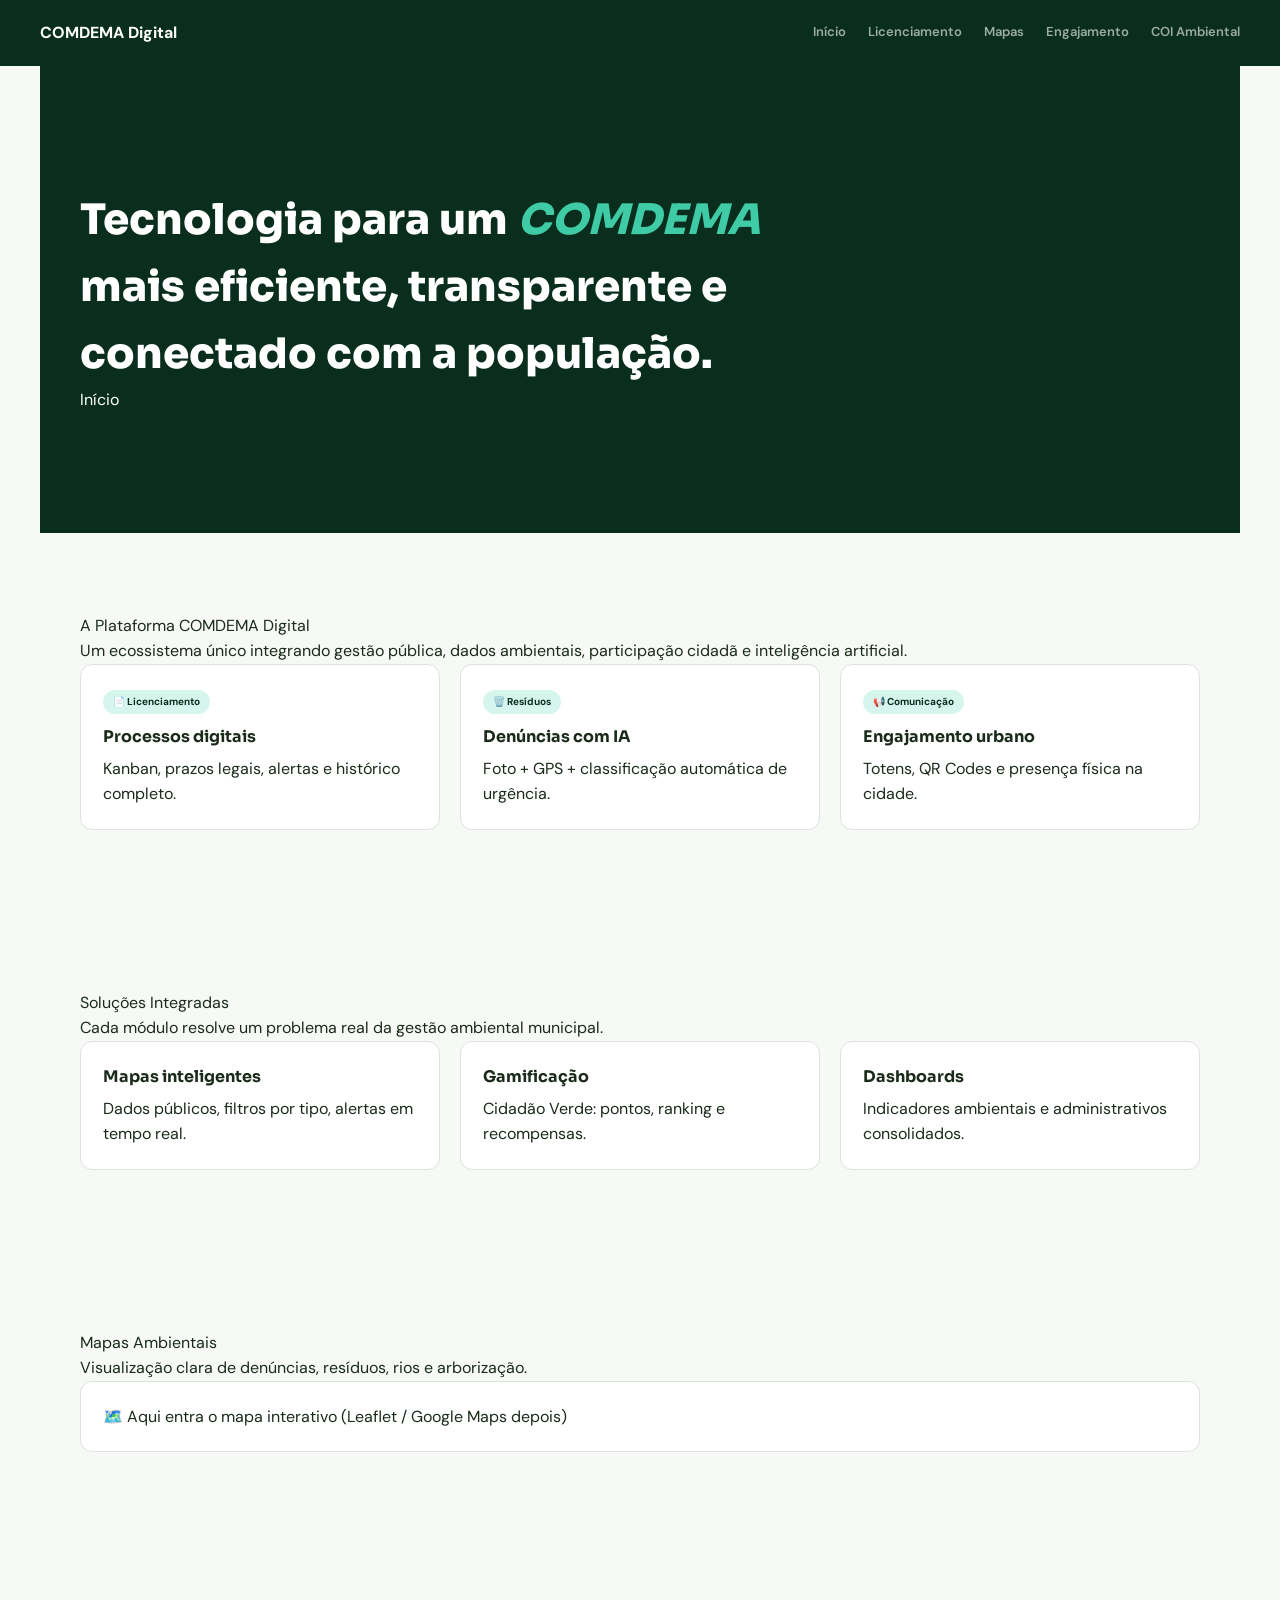
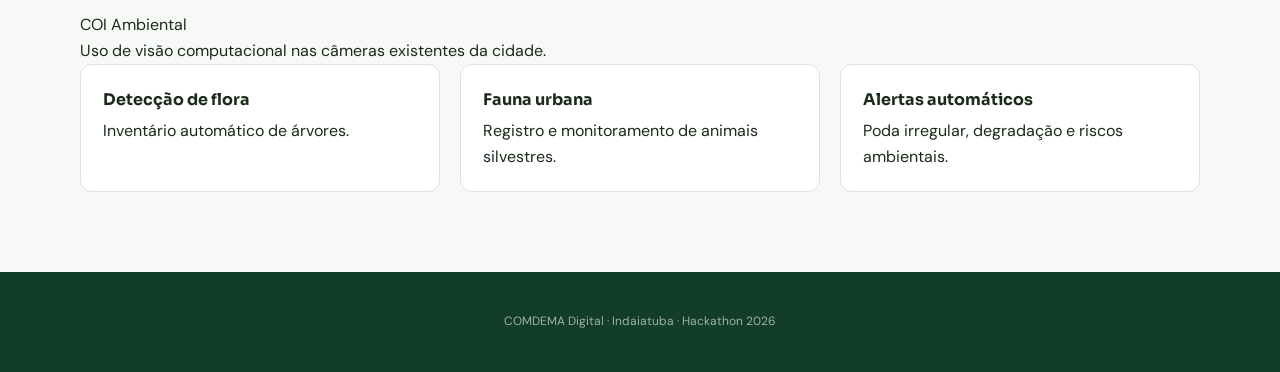
==== index.html @ aeb35be5 "segundo commit" ====
<!DOCTYPE html>
<html lang="pt-BR">
<head>
  <meta charset="UTF-8" />
  <meta name="viewport" content="width=device-width, initial-scale=1.0" />
  <title>COMDEMA Digital — Indaiatuba</title>

  <!-- Fonts -->
  <link href="https://fonts.googleapis.com/css2?family=Sora:wght@300;400;600;700;800&family=DM+Sans:wght@300;400;500&display=swap" rel="stylesheet">

  <!-- CSS -->
  <link rel="stylesheet" href="css/theme.css">
  <link rel="stylesheet" href="css/base.css">
  <link rel="stylesheet" href="css/components.css">
</head>

<body>

<!-- HEADER -->
<header>
  <strong>COMDEMA Digital</strong>
<nav>
  <a href="index.html">Início</a>
  <a href="licenciamento.html">Licenciamento</a>
  <a href="mapas.html">Mapas</a>
  <a href="engajamento.html">Engajamento</a>
  <a href="coi.html">COI Ambiental</a>
</nav>
</header>

<!-- HERO -->
<section class="hero">
  <h1>
    Tecnologia para um <em>COMDEMA</em> mais eficiente,
    transparente e conectado com a população.
  </h1>
  <a href="index.html" class="active">
    Início
  </a>
</section>

<!-- PLATAFORMA -->
<section id="plataforma">
  <div class="section-title">A Plataforma COMDEMA Digital</div>
  <div class="section-sub">
    Um ecossistema único integrando gestão pública, dados ambientais,
    participação cidadã e inteligência artificial.
  </div>

  <div class="grid-3">
    <div class="card">
      <span class="badge">📄 Licenciamento</span>
      <h3>Processos digitais</h3>
      <p>Kanban, prazos legais, alertas e histórico completo.</p>
    </div>
    <div class="card">
      <span class="badge">🗑️ Resíduos</span>
      <h3>Denúncias com IA</h3>
      <p>Foto + GPS + classificação automática de urgência.</p>
    </div>
    <div class="card">
      <span class="badge">📢 Comunicação</span>
      <h3>Engajamento urbano</h3>
      <p>Totens, QR Codes e presença física na cidade.</p>
    </div>
  </div>
</section>

<!-- SOLUÇÕES -->
<section id="solucoes">
  <div class="section-title">Soluções Integradas</div>
  <div class="section-sub">
    Cada módulo resolve um problema real da gestão ambiental municipal.
  </div>

  <div class="grid-3">
    <div class="card">
      <h3>Mapas inteligentes</h3>
      <p>Dados públicos, filtros por tipo, alertas em tempo real.</p>
    </div>
    <div class="card">
      <h3>Gamificação</h3>
      <p>Cidadão Verde: pontos, ranking e recompensas.</p>
    </div>
    <div class="card">
      <h3>Dashboards</h3>
      <p>Indicadores ambientais e administrativos consolidados.</p>
    </div>
  </div>
</section>

<!-- MAPAS -->
<section id="mapas">
  <div class="section-title">Mapas Ambientais</div>
  <div class="section-sub">
    Visualização clara de denúncias, resíduos, rios e arborização.
  </div>

  <div class="card">
    🗺️ Aqui entra o mapa interativo (Leaflet / Google Maps depois)
  </div>
</section>

<!-- COI -->
<section id="coi">
  <div class="section-title">COI Ambiental</div>
  <div class="section-sub">
    Uso de visão computacional nas câmeras existentes da cidade.
  </div>

  <div class="grid-3">
    <div class="card">
      <h3>Detecção de flora</h3>
      <p>Inventário automático de árvores.</p>
    </div>
    <div class="card">
      <h3>Fauna urbana</h3>
      <p>Registro e monitoramento de animais silvestres.</p>
    </div>
    <div class="card">
      <h3>Alertas automáticos</h3>
      <p>Poda irregular, degradação e riscos ambientais.</p>
    </div>
  </div>
</section>

<footer>
  COMDEMA Digital · Indaiatuba · Hackathon 2026
</footer>

<!-- JS -->
<script src="js/app.js"></script>

</body>
</html>
---- css/theme.css ----
:root {
  --forest:#0A2E1E;
  --forest-mid:#123D28;
  --forest-light:#1B5738;

  --mint:#3ECBA5;
  --mint-light:#7ADFC5;
  --mint-pale:#D6F5ED;

  --amber:#F5A623;
  --red:#E95B5B;
  --blue:#4A90D9;

  --white:#FFFFFF;
  --off-white:#F7F9F7;

  --gray-100:#EEF1EE;
  --gray-200:#DDE2DD;

  --text:#1A2B1A;
  --text-muted:#5A6B5A;
}
---- css/base.css ----
* {
  margin: 0;
  padding: 0;
  box-sizing: border-box;
}

html {
  scroll-behavior: smooth;
}

body {
  font-family: 'DM Sans', sans-serif;
  background: var(--off-white);
  color: var(--text);
  line-height: 1.6;
}

section {
  padding: 80px 40px;
  max-width: 1200px;
  margin: auto;
}

a {
  text-decoration: none;
  color: inherit;
}
---- css/components.css ----
/* HEADER */
header {
  background: var(--forest);
  color: white;
  padding: 20px 40px;
  display: flex;
  justify-content: space-between;
  align-items: center;
}

nav {
  display: flex;
  gap: 22px;
}

nav a {
  font-size: 13px;
  font-weight: 600;
  color: rgba(255,255,255,.6);
}

nav a:hover {
  color: var(--mint-light);
}

/* HERO */
.hero {
  background: var(--forest);
  color: white;
  padding: 120px 40px;
}

.hero h1 {
  font-family: 'Sora', sans-serif;
  font-size: 42px;
  font-weight: 800;
  max-width: 760px;
}

.hero em {
  color: var(--mint);
}

/* GRID */
.grid-3 {
  display: grid;
  grid-template-columns: repeat(auto-fit, minmax(260px, 1fr));
  gap: 20px;
}

/* CARD */
.card {
  background: white;
  border: 1px solid var(--gray-200);
  border-radius: 12px;
  padding: 22px;
}

.card h3 {
  font-family: 'Sora', sans-serif;
  font-size: 16px;
  margin-bottom: 6px;
}

/* BADGE */
.badge {
  display: inline-block;
  background: var(--mint-pale);
  color: var(--forest);
  font-size: 10px;
  font-weight: 700;
  padding: 4px 10px;
  border-radius: 20px;
  margin-bottom: 10px;
}

/* === KANBAN === */
.kanban {
  display: grid;
  grid-template-columns: repeat(auto-fit, minmax(220px, 1fr));
  gap: 16px;
  margin-top: 32px;
}

.kanban-col {
  background: var(--gray-100);
  border-radius: 12px;
  padding: 14px;
}

.kanban-col h4 {
  font-family: 'Sora', sans-serif;
  font-size: 13px;
  font-weight: 700;
  margin-bottom: 12px;
  color: var(--forest);
  text-transform: uppercase;
  letter-spacing: .05em;
}

.kanban-card {
  background: white;
  border: 1px solid var(--gray-200);
  border-radius: 10px;
  padding: 12px;
  margin-bottom: 10px;
}

.kanban-card strong {
  font-size: 13px;
  display: block;
  margin-bottom: 4px;
}

.kanban-meta {
  font-size: 11px;
  color: var(--muted);
}

nav a.active {
  color: var(--mint);
}

footer {
  background: var(--forest-mid);
  color: rgba(255,255,255,.6);
  padding: 40px;
  text-align: center;
  font-size: 12px;
}

.kanban-card.dragging {
  opacity: 0.4;
}

.kanban-col.drag-over {
  background: rgba(62,203,165,.18);
  border: 2px dashed var(--mint);
}

/* ===== MODAL ===== */
.modal {
  position: fixed;
  inset: 0;
  z-index: 999;
}

.modal.hidden {
  display: none;
}

.modal-overlay {
  position: absolute;
  inset: 0;
  background: rgba(0,0,0,.45);
}

.modal-content {
  position: relative;
  background: white;
  max-width: 480px;
  margin: 80px auto;
  padding: 24px;
  border-radius: 16px;
  z-index: 2;
}

.modal-content h3 {
  font-family: 'Sora', sans-serif;
  margin-bottom: 12px;
}

.modal-close {
  margin-top: 16px;
  background: var(--mint);
  color: var(--forest);
  border: none;
  padding: 10px 18px;
  border-radius: 8px;
  font-weight: 700;
  cursor: pointer;
}
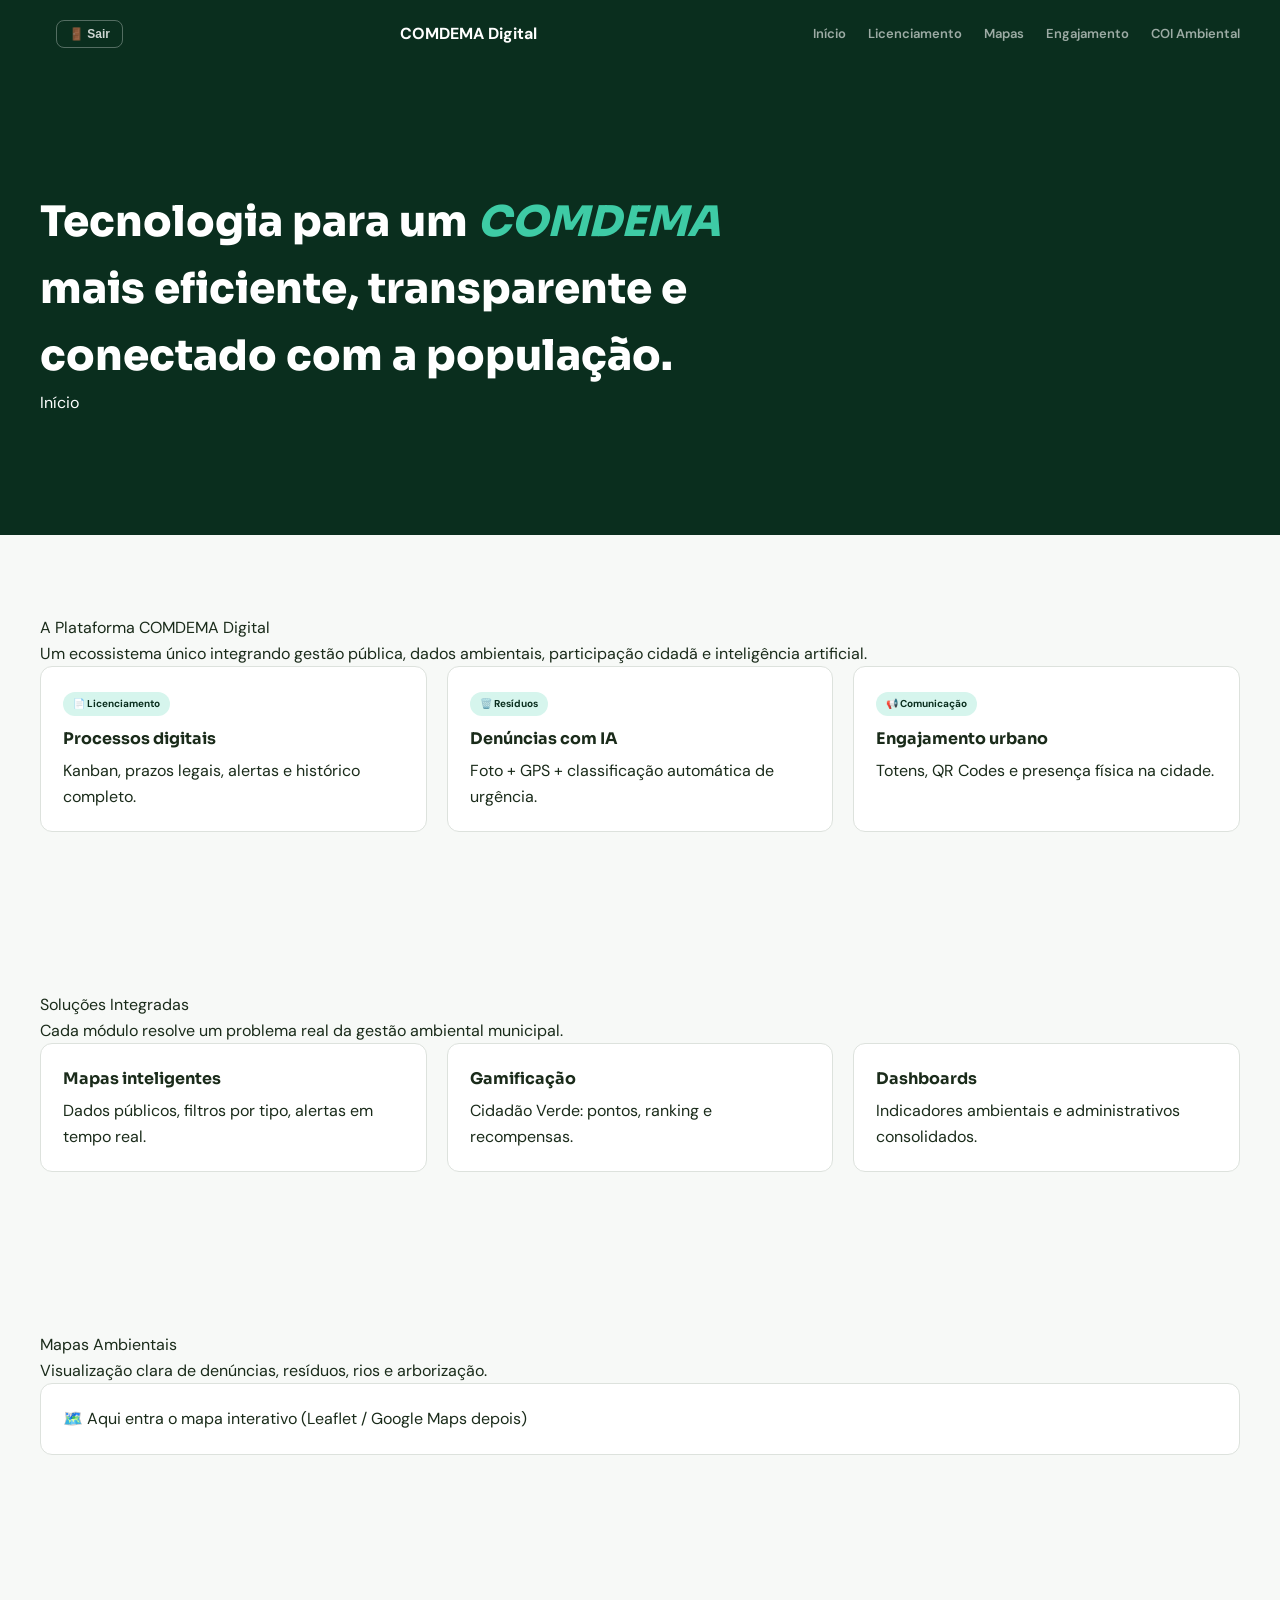
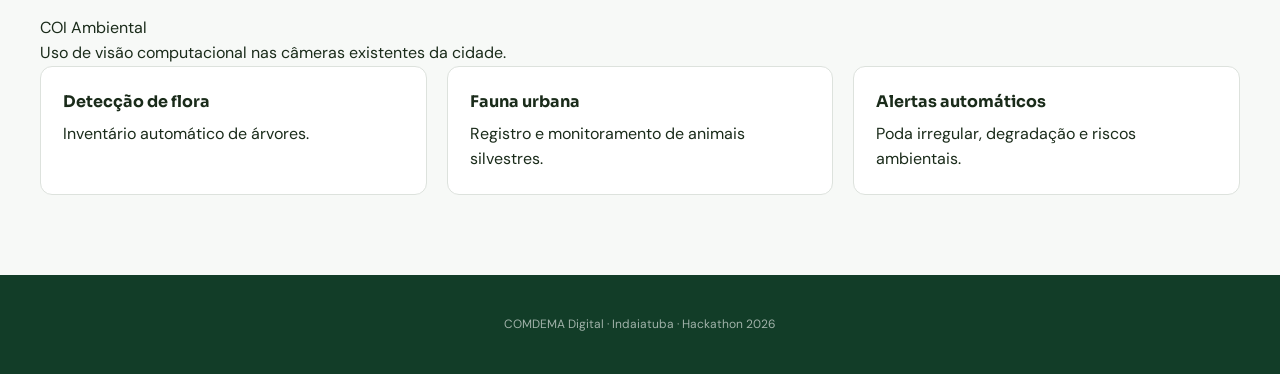
==== commit cb06687d: "cinto commit" ====
--- a/index.html
+++ b/index.html
@@ -18,6 +18,16 @@
 
 <!-- HEADER -->
 <header>
+  <button  class="btn-logout" onclick="logout()" style="margin-left:16px;" class="btn-sm">
+  🚪 Sair
+</button>
+
+<script>
+  function logout() {
+    localStorage.removeItem('userRole');
+    window.location.href = 'login.html';
+  }
+</script>
   <strong>COMDEMA Digital</strong>
 <nav>
   <a href="index.html">Início</a>
--- a/css/theme.css
+++ b/css/theme.css
@@ -18,5 +18,5 @@
   --gray-200:#DDE2DD;
 
   --text:#1A2B1A;
-  --text-muted:#5A6B5A;
+  --muted:#5A6B5A;
 }
--- a/css/base.css
+++ b/css/base.css
@@ -15,13 +15,18 @@
   line-height: 1.6;
 }
 
-section {
-  padding: 80px 40px;
-  max-width: 1200px;
-  margin: auto;
-}
-
 a {
   text-decoration: none;
   color: inherit;
+}
+
+/* Seções institucionais */
+section {
+  padding: 80px 40px;
+}
+
+/* Container padrão */
+.container {
+  max-width: 1200px;
+  margin: auto;
 }
--- a/css/components.css
+++ b/css/components.css
@@ -1,4 +1,6 @@
-/* HEADER */
+/* =====================
+   HEADER / NAV
+===================== */
 header {
   background: var(--forest);
   color: white;
@@ -19,11 +21,14 @@
   color: rgba(255,255,255,.6);
 }
 
-nav a:hover {
+nav a:hover,
+nav a.active {
   color: var(--mint-light);
 }
 
-/* HERO */
+/* =====================
+   HERO
+===================== */
 .hero {
   background: var(--forest);
   color: white;
@@ -41,14 +46,15 @@
   color: var(--mint);
 }
 
-/* GRID */
+/* =====================
+   GRID / CARD
+===================== */
 .grid-3 {
   display: grid;
   grid-template-columns: repeat(auto-fit, minmax(260px, 1fr));
   gap: 20px;
 }
 
-/* CARD */
 .card {
   background: white;
   border: 1px solid var(--gray-200);
@@ -62,7 +68,6 @@
   margin-bottom: 6px;
 }
 
-/* BADGE */
 .badge {
   display: inline-block;
   background: var(--mint-pale);
@@ -74,7 +79,9 @@
   margin-bottom: 10px;
 }
 
-/* === KANBAN === */
+/* =====================
+   KANBAN
+===================== */
 .kanban {
   display: grid;
   grid-template-columns: repeat(auto-fit, minmax(220px, 1fr));
@@ -96,6 +103,16 @@
   color: var(--forest);
   text-transform: uppercase;
   letter-spacing: .05em;
+}
+
+.col-count {
+  background: var(--mint-pale);
+  color: var(--forest);
+  font-size: 11px;
+  font-weight: 700;
+  padding: 2px 8px;
+  border-radius: 10px;
+  margin-left: 6px;
 }
 
 .kanban-card {
@@ -104,6 +121,11 @@
   border-radius: 10px;
   padding: 12px;
   margin-bottom: 10px;
+  cursor: grab;
+}
+
+.kanban-card:active {
+  cursor: grabbing;
 }
 
 .kanban-card strong {
@@ -117,18 +139,6 @@
   color: var(--muted);
 }
 
-nav a.active {
-  color: var(--mint);
-}
-
-footer {
-  background: var(--forest-mid);
-  color: rgba(255,255,255,.6);
-  padding: 40px;
-  text-align: center;
-  font-size: 12px;
-}
-
 .kanban-card.dragging {
   opacity: 0.4;
 }
@@ -138,7 +148,28 @@
   border: 2px dashed var(--mint);
 }
 
-/* ===== MODAL ===== */
+/* =====================
+   BLUR / SENSITIVE
+===================== */
+.kanban-card.blurred {
+  filter: blur(3px);
+  opacity: 0.6;
+  pointer-events: none;
+}
+
+.sensitive {
+  filter: blur(4px);
+  cursor: pointer;
+  transition: filter .2s ease;
+}
+
+.sensitive:hover {
+  filter: blur(0);
+}
+
+/* =====================
+   MODAL
+===================== */
 .modal {
   position: fixed;
   inset: 0;
@@ -170,6 +201,21 @@
   margin-bottom: 12px;
 }
 
+.modal-content label {
+  display: flex;
+  flex-direction: column;
+  font-size: 12px;
+  margin-bottom: 10px;
+}
+
+.modal-content input,
+.modal-content select {
+  padding: 8px;
+  border-radius: 6px;
+  border: 1px solid var(--gray-200);
+  font-family: inherit;
+}
+
 .modal-close {
   margin-top: 16px;
   background: var(--mint);
@@ -179,4 +225,48 @@
   border-radius: 8px;
   font-weight: 700;
   cursor: pointer;
+}
+
+/* Modal responsivo */
+@media (max-width: 520px) {
+  .modal-content {
+    margin: 40px 16px;
+  }
+}
+
+/* =====================
+   MODAL BLUR
+===================== */
+body.modal-open main {
+  filter: blur(4px);
+}
+
+/* =====================
+   FOOTER
+===================== */
+footer {
+  background: var(--forest-mid);
+  color: rgba(255,255,255,.6);
+  padding: 40px;
+  text-align: center;
+  font-size: 12px;
+}
+
+/* =====================
+   LOGOUT BUTTON
+===================== */
+.btn-logout {
+  background: transparent;
+  border: 1px solid rgba(255,255,255,.3);
+  color: rgba(255,255,255,.8);
+  padding: 6px 12px;
+  border-radius: 8px;
+  font-size: 12px;
+  font-weight: 600;
+  cursor: pointer;
+}
+
+.btn-logout:hover {
+  background: rgba(255,255,255,.1);
+  color: white;
 }
